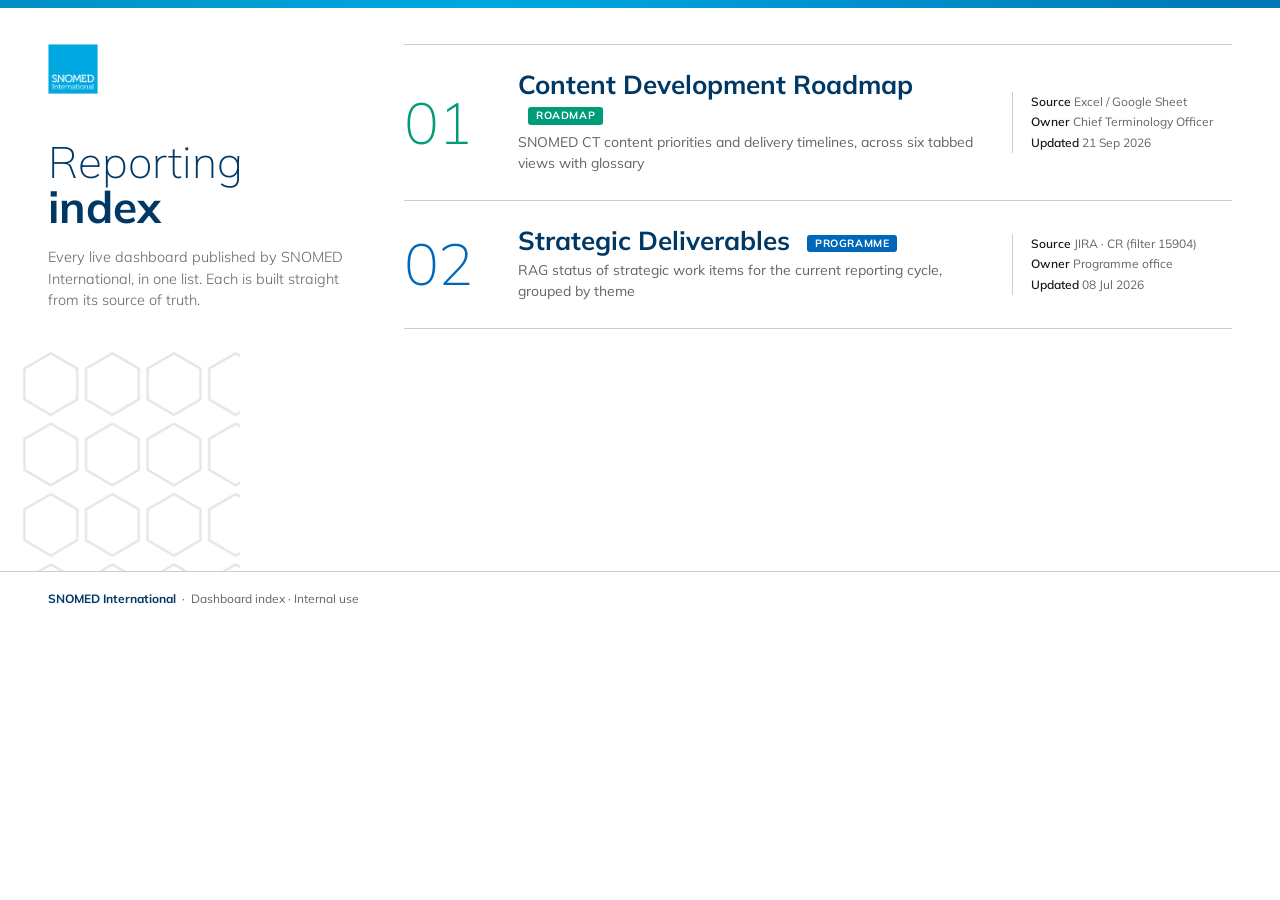
==== dashboards/index.html @ 9dc502a7 "Dashboard index added (temporarily)" ====
<!doctype html>
<html lang="en">
<head>
<meta charset="utf-8">
<meta name="viewport" content="width=device-width,initial-scale=1">
<title>SNOMED International — Dashboards</title>
<link rel="preconnect" href="https://fonts.googleapis.com">
<link href="https://fonts.googleapis.com/css2?family=Mulish:wght@200;300;400;600;700;800&display=swap" rel="stylesheet">
<style>
:root{
  --clinical:#00A9E0; --navy:#003865; --gold:#FFC600;
  --research:#009B77; --tooling:#0097A9; --education:#654EA3; --adoption:#722257; --blue:#0067B9;
  --ink:#101820; --grey:#636466; --line:#CFCDC9; --bg:#F4F6F8; --card:#FFFFFF;
  --font:'Mulish','Trebuchet MS',Arial,sans-serif;
}
*{box-sizing:border-box;margin:0;padding:0}
html,body{min-height:100%}
body{font-family:var(--font);color:var(--ink);background:#fff;line-height:1.5;-webkit-font-smoothing:antialiased}
a{color:inherit;text-decoration:none}
.band{background:linear-gradient(115deg,#0090c4 0%,#00A9E0 38%,#0076b6 100%);height:8px}
.wrap{position:relative;padding:36px 48px 60px;display:grid;grid-template-columns:300px 1fr;gap:56px;max-width:1440px;margin:0 auto}
.side{padding-bottom:200px}
.side img{height:50px}
.side h1{font-weight:200;font-size:44px;line-height:1.02;margin-top:40px;color:var(--navy)}
.side h1 b{font-weight:700}
.side .lead{margin-top:16px;font-size:14.5px;color:var(--grey);font-weight:300}
.hexes{position:absolute;left:0;bottom:0;width:260px;height:220px;opacity:.12;pointer-events:none}
ol{list-style:none;counter-reset:d}
li{counter-increment:d;position:relative;border-top:1px solid var(--line)}
li:last-child{border-bottom:1px solid var(--line)}
li a{display:grid;grid-template-columns:90px 1fr 220px;gap:24px;align-items:center;padding:26px 0;transition:padding-left .2s}
li a::before{content:"0" counter(d);font-weight:200;font-size:58px;line-height:1;color:var(--c);letter-spacing:-1px}
li a:hover{padding-left:12px}
li a:hover::after{content:"";position:absolute;left:-48px;top:0;bottom:0;width:6px;background:var(--c)}
li a:focus-visible{outline:2px solid var(--c);outline-offset:4px}
li h2{font-weight:700;font-size:26px;color:var(--navy);line-height:1.1}
li h2 span{display:inline-block;margin-left:10px;vertical-align:middle;font-size:10.5px;font-weight:700;letter-spacing:.6px;text-transform:uppercase;color:#fff;background:var(--c);padding:3px 8px;border-radius:3px}
li p{font-size:14px;color:var(--grey);margin-top:4px;max-width:520px}
li .facts{font-size:12px;color:var(--grey);line-height:1.7;border-left:1px solid var(--line);padding-left:18px}
li .facts b{color:var(--ink);font-weight:600}
li .facts b::after{content:" "}
footer{padding:18px 48px 34px;color:var(--grey);font-size:12px;border-top:1px solid var(--line);max-width:1440px;margin:0 auto}
footer b{color:var(--navy)}
@media(max-width:1000px){
  .wrap{grid-template-columns:1fr;gap:28px;padding:28px 22px 40px}
  .hexes{display:none}
  .side{padding-bottom:0}
  .side h1{margin-top:22px;font-size:36px}
  li a{grid-template-columns:64px 1fr;gap:16px;padding:20px 0}
  li a::before{font-size:44px}
  li a:hover{padding-left:0}
  li a:hover::after{left:-22px}
  li .facts{grid-column:2;border-left:0;padding-left:0;margin-top:6px}
  li h2{font-size:22px}
  footer{padding:16px 22px 30px}
}
</style>
</head>
<body>
<div class="band"></div>
<div class="wrap">
  <aside class="side">
    <img src="[data-uri]" alt="SNOMED International">
    <h1>Reporting <b>index</b></h1>
    <p class="lead">Every live dashboard published by SNOMED International, in one list. Each is built straight from its source of truth.</p>
  </aside>
  <ol>
    <li style="--c:var(--research)">
      <a href="content-roadmap.html">
        <div><h2>Content Development Roadmap <span>Roadmap</span></h2><p>SNOMED CT content priorities and delivery timelines, across six tabbed views with glossary</p></div>
        <div class="facts"><b>Source</b>Excel / Google Sheet<br><b>Owner</b>Chief Terminology Officer<br><b>Updated</b>21 Sep 2026</div>
      </a>
    </li>
    <li style="--c:var(--blue)">
      <a href="strategic-deliverables.html">
        <div><h2>Strategic Deliverables <span>Programme</span></h2><p>RAG status of strategic work items for the current reporting cycle, grouped by theme</p></div>
        <div class="facts"><b>Source</b>JIRA · CR (filter 15904)<br><b>Owner</b>Programme office<br><b>Updated</b>08 Jul 2026</div>
      </a>
    </li>
  </ol>
  <svg class="hexes" viewBox="0 0 200 200" aria-hidden="true">
      <defs><pattern id="hx" width="56" height="64" patternUnits="userSpaceOnUse">
        <path d="M28 2 L52 16 L52 44 L28 58 L4 44 L4 16 Z" fill="none" stroke="#003865" stroke-width="2"/>
      </pattern></defs>
      <rect width="200" height="200" fill="url(#hx)"/>
    </svg>
</div>
<footer><b>SNOMED International</b> &nbsp;·&nbsp; Dashboard index · Internal use</footer>
</body>
</html>
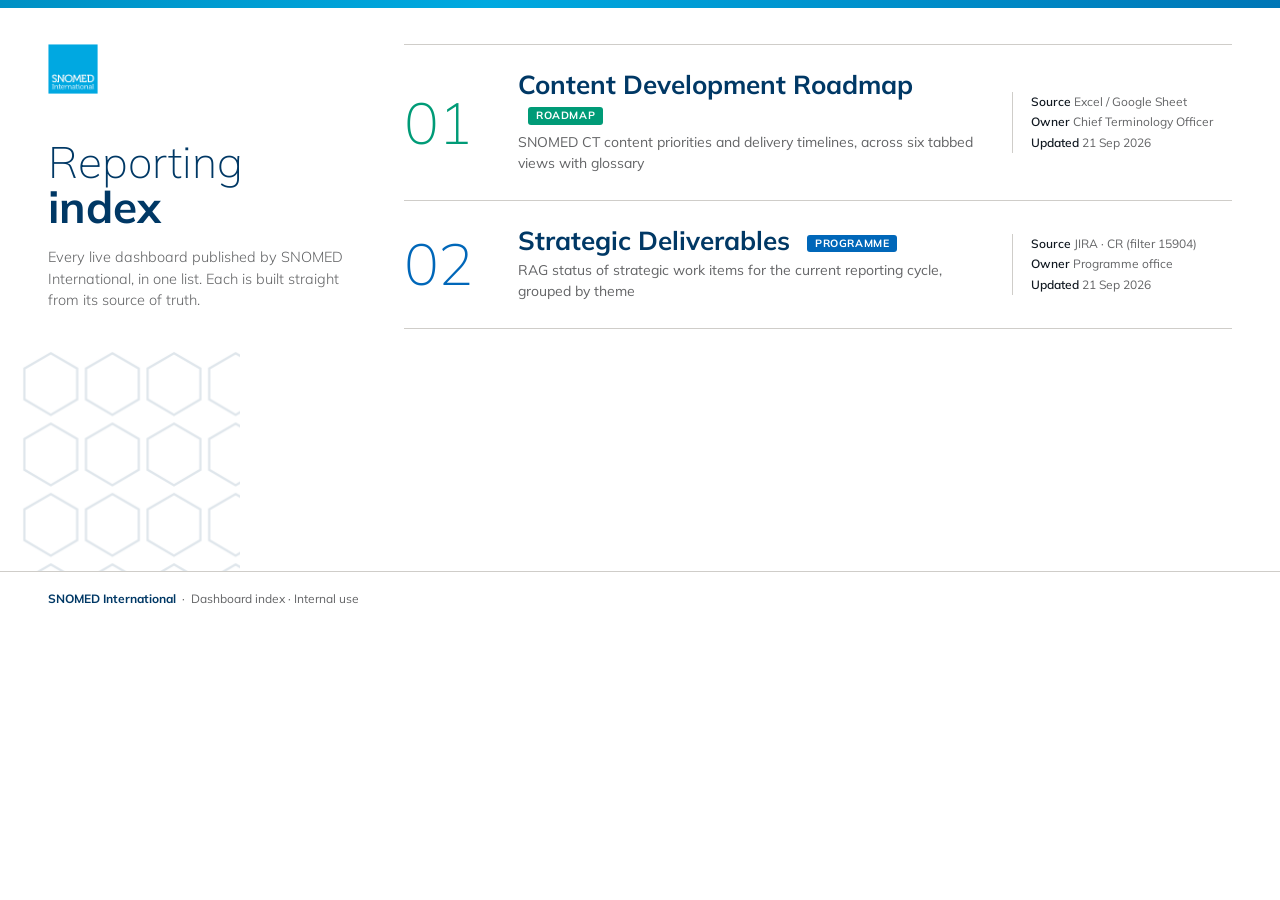
==== commit 818e9c31: "Updated index" ====
--- a/dashboards/index.html
+++ b/dashboards/index.html
@@ -74,7 +74,7 @@
     <li style="--c:var(--blue)">
       <a href="strategic-deliverables.html">
         <div><h2>Strategic Deliverables <span>Programme</span></h2><p>RAG status of strategic work items for the current reporting cycle, grouped by theme</p></div>
-        <div class="facts"><b>Source</b>JIRA · CR (filter 15904)<br><b>Owner</b>Programme office<br><b>Updated</b>08 Jul 2026</div>
+        <div class="facts"><b>Source</b>JIRA · CR (filter 15904)<br><b>Owner</b>Programme office<br><b>Updated</b>21 Sep 2026</div>
       </a>
     </li>
   </ol>
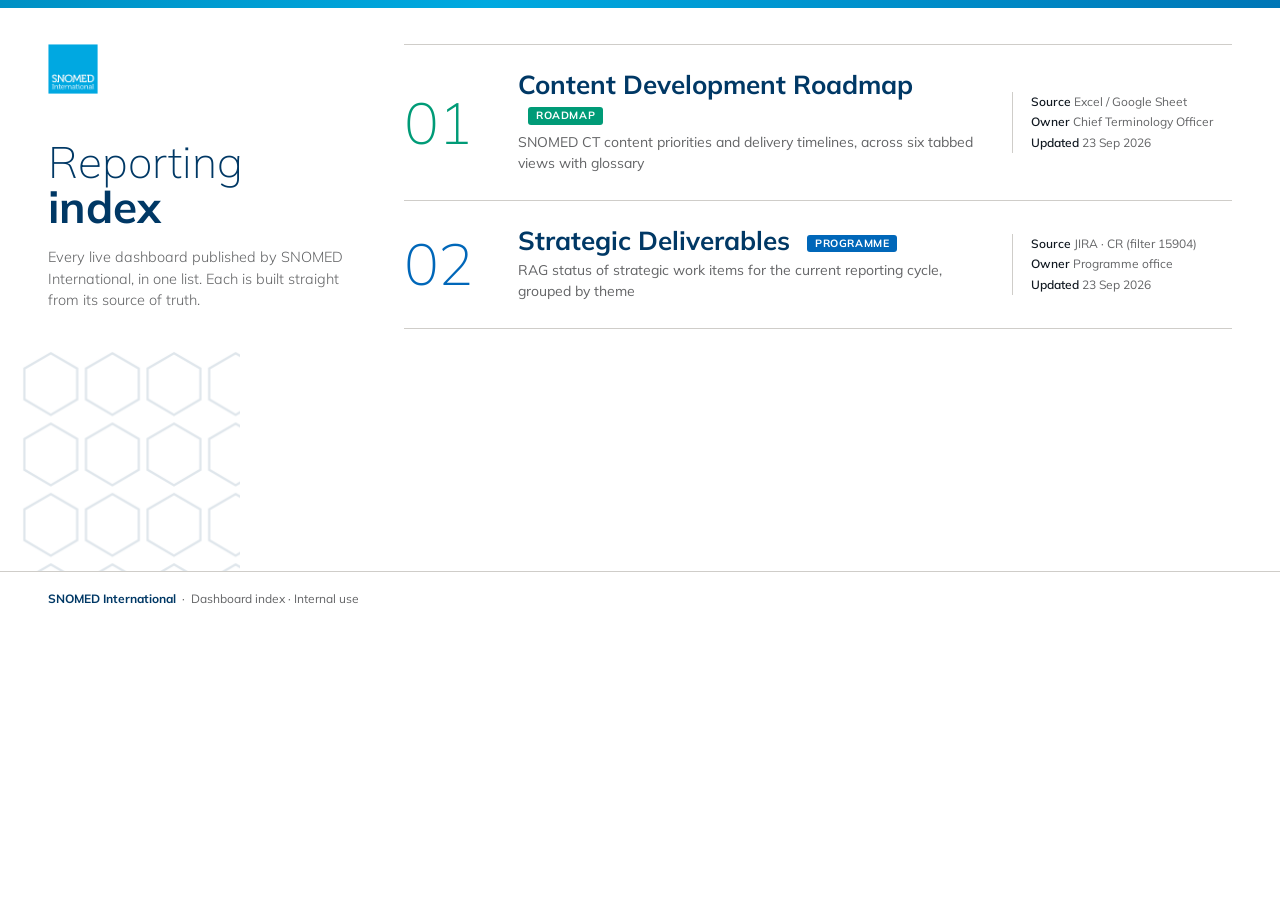
==== commit 0f2802f5: "New files" ====
--- a/dashboards/index.html
+++ b/dashboards/index.html
@@ -4,6 +4,7 @@
 <meta charset="utf-8">
 <meta name="viewport" content="width=device-width,initial-scale=1">
 <title>SNOMED International — Dashboards</title>
+<link rel="icon" type="image/png" sizes="64x64" href="[data-uri]">
 <link rel="preconnect" href="https://fonts.googleapis.com">
 <link href="https://fonts.googleapis.com/css2?family=Mulish:wght@200;300;400;600;700;800&display=swap" rel="stylesheet">
 <style>
@@ -68,13 +69,13 @@
     <li style="--c:var(--research)">
       <a href="content-roadmap.html">
         <div><h2>Content Development Roadmap <span>Roadmap</span></h2><p>SNOMED CT content priorities and delivery timelines, across six tabbed views with glossary</p></div>
-        <div class="facts"><b>Source</b>Excel / Google Sheet<br><b>Owner</b>Chief Terminology Officer<br><b>Updated</b>21 Sep 2026</div>
+        <div class="facts"><b>Source</b>Excel / Google Sheet<br><b>Owner</b>Chief Terminology Officer<br><b>Updated</b>23 Sep 2026</div>
       </a>
     </li>
     <li style="--c:var(--blue)">
       <a href="strategic-deliverables.html">
         <div><h2>Strategic Deliverables <span>Programme</span></h2><p>RAG status of strategic work items for the current reporting cycle, grouped by theme</p></div>
-        <div class="facts"><b>Source</b>JIRA · CR (filter 15904)<br><b>Owner</b>Programme office<br><b>Updated</b>21 Sep 2026</div>
+        <div class="facts"><b>Source</b>JIRA · CR (filter 15904)<br><b>Owner</b>Programme office<br><b>Updated</b>23 Sep 2026</div>
       </a>
     </li>
   </ol>
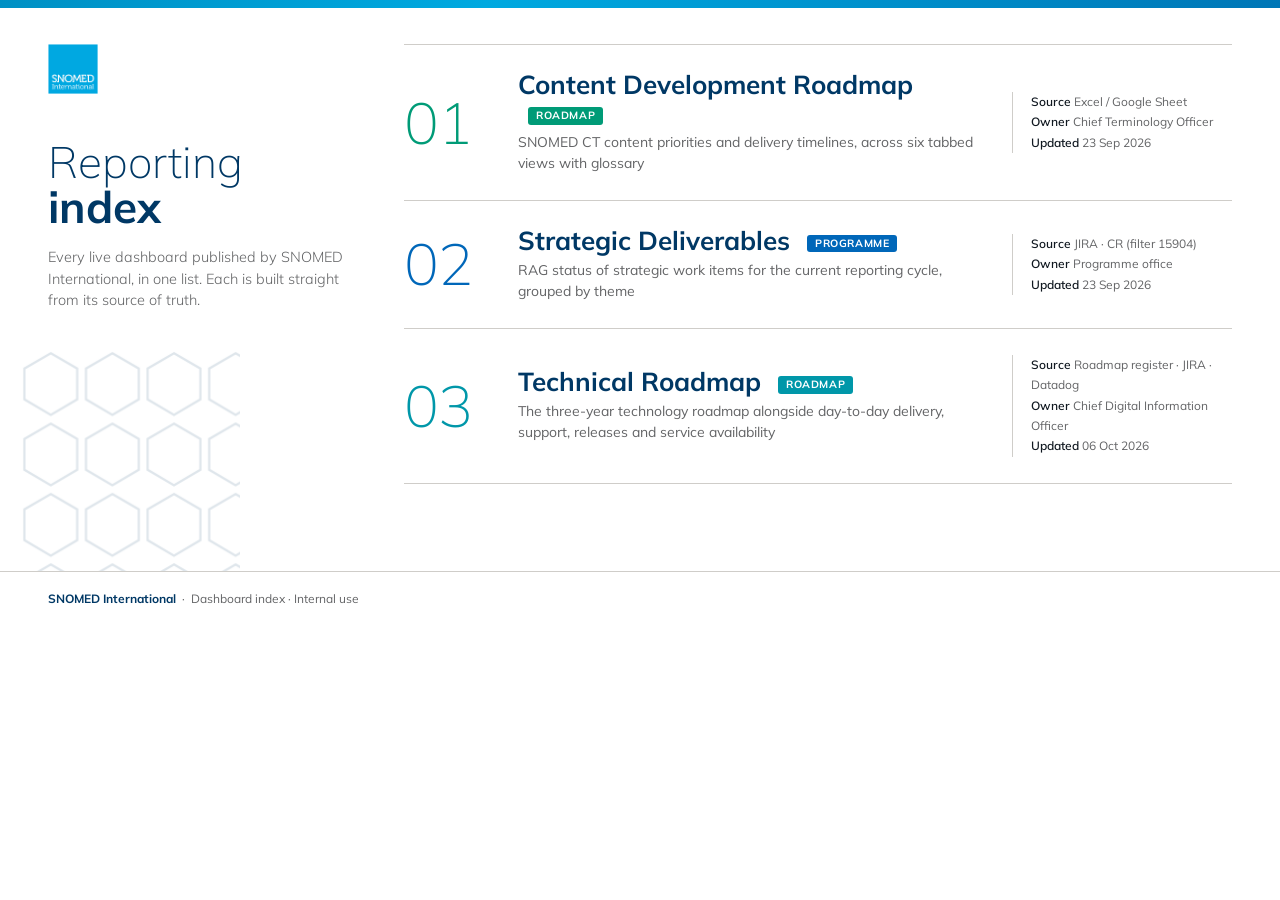
==== commit 8180a0bc: "Updated dashboards" ====
--- a/dashboards/index.html
+++ b/dashboards/index.html
@@ -78,6 +78,12 @@
         <div class="facts"><b>Source</b>JIRA · CR (filter 15904)<br><b>Owner</b>Programme office<br><b>Updated</b>23 Sep 2026</div>
       </a>
     </li>
+    <li style="--c:var(--tooling)">
+      <a href="technical-roadmap.html">
+        <div><h2>Technical Roadmap <span>Roadmap</span></h2><p>The three-year technology roadmap alongside day-to-day delivery, support, releases and service availability</p></div>
+        <div class="facts"><b>Source</b>Roadmap register · JIRA · Datadog<br><b>Owner</b>Chief Digital Information Officer<br><b>Updated</b>06 Oct 2026</div>
+      </a>
+    </li>
   </ol>
   <svg class="hexes" viewBox="0 0 200 200" aria-hidden="true">
       <defs><pattern id="hx" width="56" height="64" patternUnits="userSpaceOnUse">
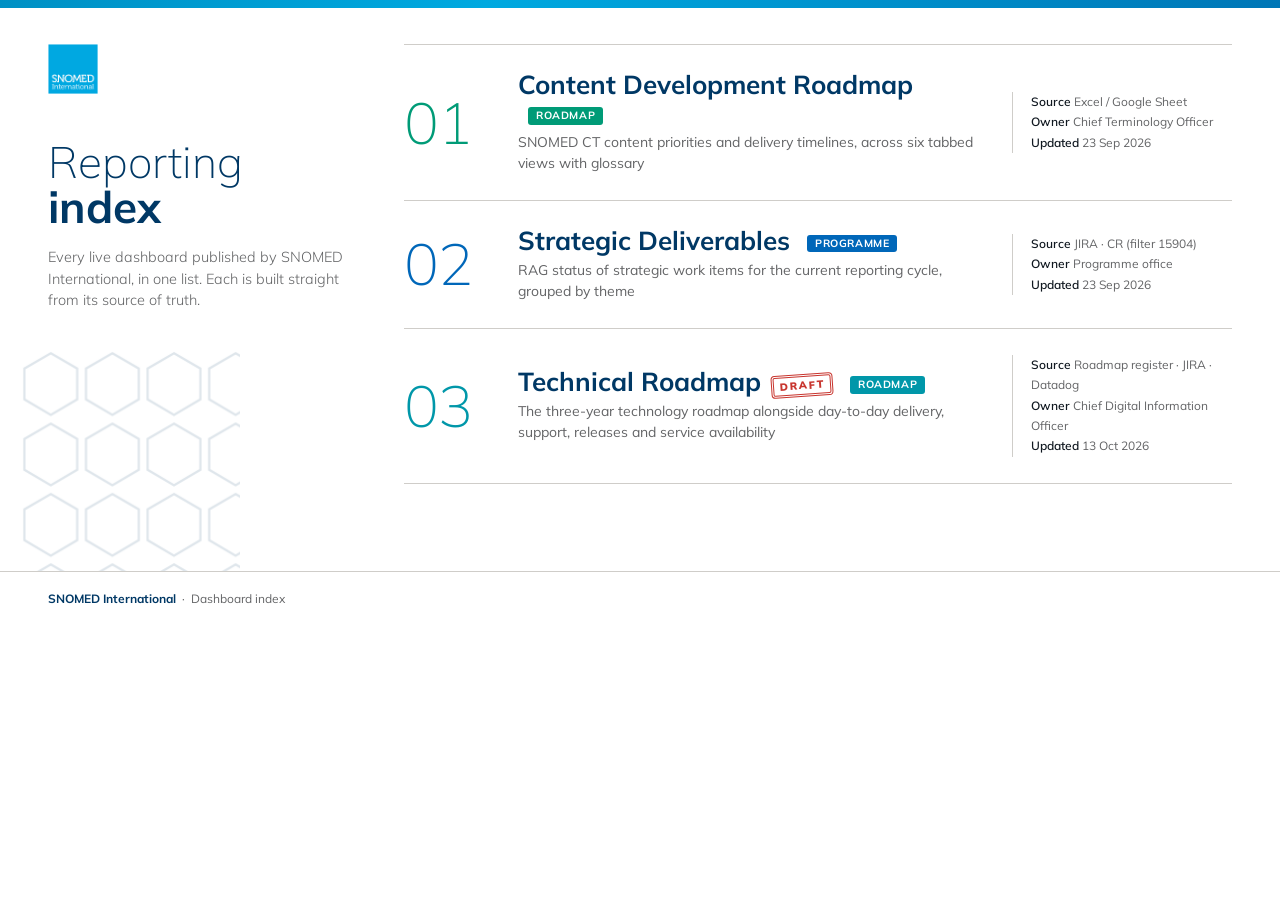
==== commit aada7e0d: "dashboard updates" ====
--- a/dashboards/index.html
+++ b/dashboards/index.html
@@ -36,6 +36,7 @@
 li a:focus-visible{outline:2px solid var(--c);outline-offset:4px}
 li h2{font-weight:700;font-size:26px;color:var(--navy);line-height:1.1}
 li h2 span{display:inline-block;margin-left:10px;vertical-align:middle;font-size:10.5px;font-weight:700;letter-spacing:.6px;text-transform:uppercase;color:#fff;background:var(--c);padding:3px 8px;border-radius:3px}
+li h2 .draft{display:inline-block;margin-left:10px;vertical-align:middle;transform:rotate(-4deg);font-style:normal;font-size:10.5px;font-weight:900;letter-spacing:2px;text-transform:uppercase;line-height:1;color:#C8362F;border:3px double #C8362F;border-radius:4px;padding:3px 4px 3px 6px}
 li p{font-size:14px;color:var(--grey);margin-top:4px;max-width:520px}
 li .facts{font-size:12px;color:var(--grey);line-height:1.7;border-left:1px solid var(--line);padding-left:18px}
 li .facts b{color:var(--ink);font-weight:600}
@@ -80,8 +81,8 @@
     </li>
     <li style="--c:var(--tooling)">
       <a href="technical-roadmap.html">
-        <div><h2>Technical Roadmap <span>Roadmap</span></h2><p>The three-year technology roadmap alongside day-to-day delivery, support, releases and service availability</p></div>
-        <div class="facts"><b>Source</b>Roadmap register · JIRA · Datadog<br><b>Owner</b>Chief Digital Information Officer<br><b>Updated</b>06 Oct 2026</div>
+        <div><h2>Technical Roadmap<i class="draft" title="This dashboard is a draft">Draft</i> <span>Roadmap</span></h2><p>The three-year technology roadmap alongside day-to-day delivery, support, releases and service availability</p></div>
+        <div class="facts"><b>Source</b>Roadmap register · JIRA · Datadog<br><b>Owner</b>Chief Digital Information Officer<br><b>Updated</b>13 Oct 2026</div>
       </a>
     </li>
   </ol>
@@ -92,6 +93,6 @@
       <rect width="200" height="200" fill="url(#hx)"/>
     </svg>
 </div>
-<footer><b>SNOMED International</b> &nbsp;·&nbsp; Dashboard index · Internal use</footer>
+<footer><b>SNOMED International</b> &nbsp;·&nbsp; Dashboard index</footer>
 </body>
 </html>
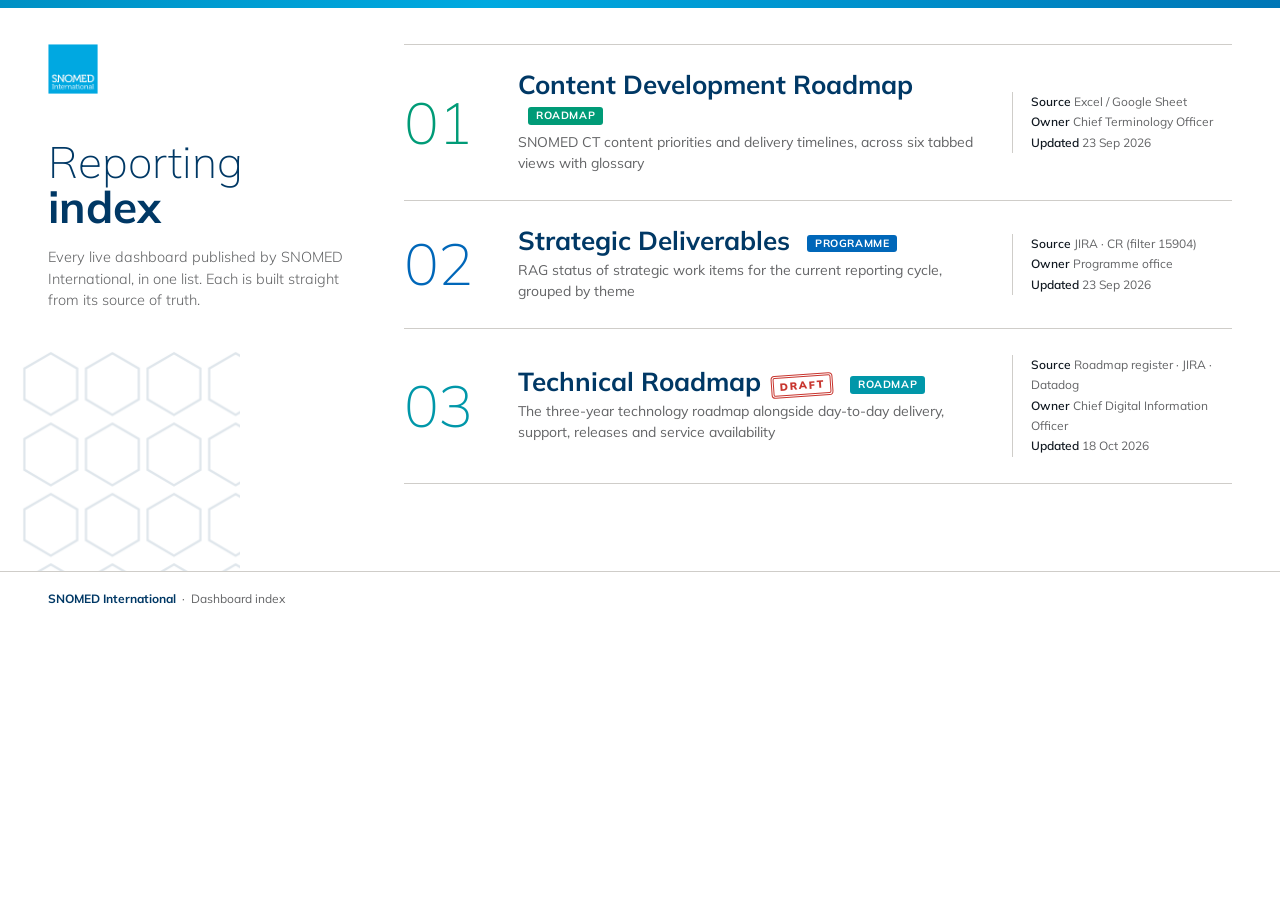
==== commit 82a550d3: "Updated dashboards" ====
--- a/dashboards/index.html
+++ b/dashboards/index.html
@@ -82,7 +82,7 @@
     <li style="--c:var(--tooling)">
       <a href="technical-roadmap.html">
         <div><h2>Technical Roadmap<i class="draft" title="This dashboard is a draft">Draft</i> <span>Roadmap</span></h2><p>The three-year technology roadmap alongside day-to-day delivery, support, releases and service availability</p></div>
-        <div class="facts"><b>Source</b>Roadmap register · JIRA · Datadog<br><b>Owner</b>Chief Digital Information Officer<br><b>Updated</b>13 Oct 2026</div>
+        <div class="facts"><b>Source</b>Roadmap register · JIRA · Datadog<br><b>Owner</b>Chief Digital Information Officer<br><b>Updated</b>18 Oct 2026</div>
       </a>
     </li>
   </ol>
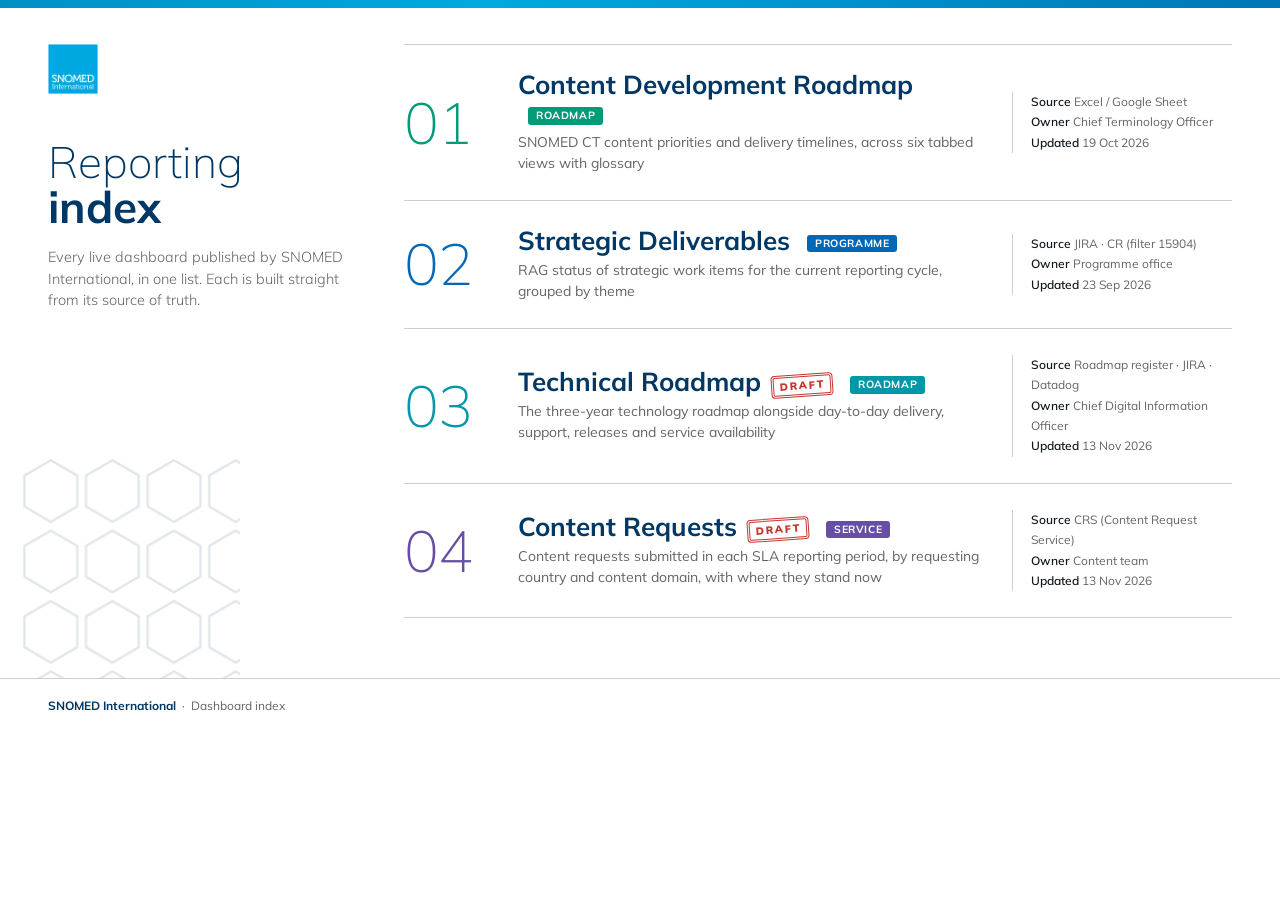
==== commit a0badd7c: "updated dashboards" ====
--- a/dashboards/index.html
+++ b/dashboards/index.html
@@ -70,7 +70,7 @@
     <li style="--c:var(--research)">
       <a href="content-roadmap.html">
         <div><h2>Content Development Roadmap <span>Roadmap</span></h2><p>SNOMED CT content priorities and delivery timelines, across six tabbed views with glossary</p></div>
-        <div class="facts"><b>Source</b>Excel / Google Sheet<br><b>Owner</b>Chief Terminology Officer<br><b>Updated</b>23 Sep 2026</div>
+        <div class="facts"><b>Source</b>Excel / Google Sheet<br><b>Owner</b>Chief Terminology Officer<br><b>Updated</b>19 Oct 2026</div>
       </a>
     </li>
     <li style="--c:var(--blue)">
@@ -82,7 +82,13 @@
     <li style="--c:var(--tooling)">
       <a href="technical-roadmap.html">
         <div><h2>Technical Roadmap<i class="draft" title="This dashboard is a draft">Draft</i> <span>Roadmap</span></h2><p>The three-year technology roadmap alongside day-to-day delivery, support, releases and service availability</p></div>
-        <div class="facts"><b>Source</b>Roadmap register · JIRA · Datadog<br><b>Owner</b>Chief Digital Information Officer<br><b>Updated</b>18 Oct 2026</div>
+        <div class="facts"><b>Source</b>Roadmap register · JIRA · Datadog<br><b>Owner</b>Chief Digital Information Officer<br><b>Updated</b>13 Nov 2026</div>
+      </a>
+    </li>
+    <li style="--c:var(--education)">
+      <a href="crs-requests.html">
+        <div><h2>Content Requests<i class="draft" title="This dashboard is a draft">Draft</i> <span>Service</span></h2><p>Content requests submitted in each SLA reporting period, by requesting country and content domain, with where they stand now</p></div>
+        <div class="facts"><b>Source</b>CRS (Content Request Service)<br><b>Owner</b>Content team<br><b>Updated</b>13 Nov 2026</div>
       </a>
     </li>
   </ol>
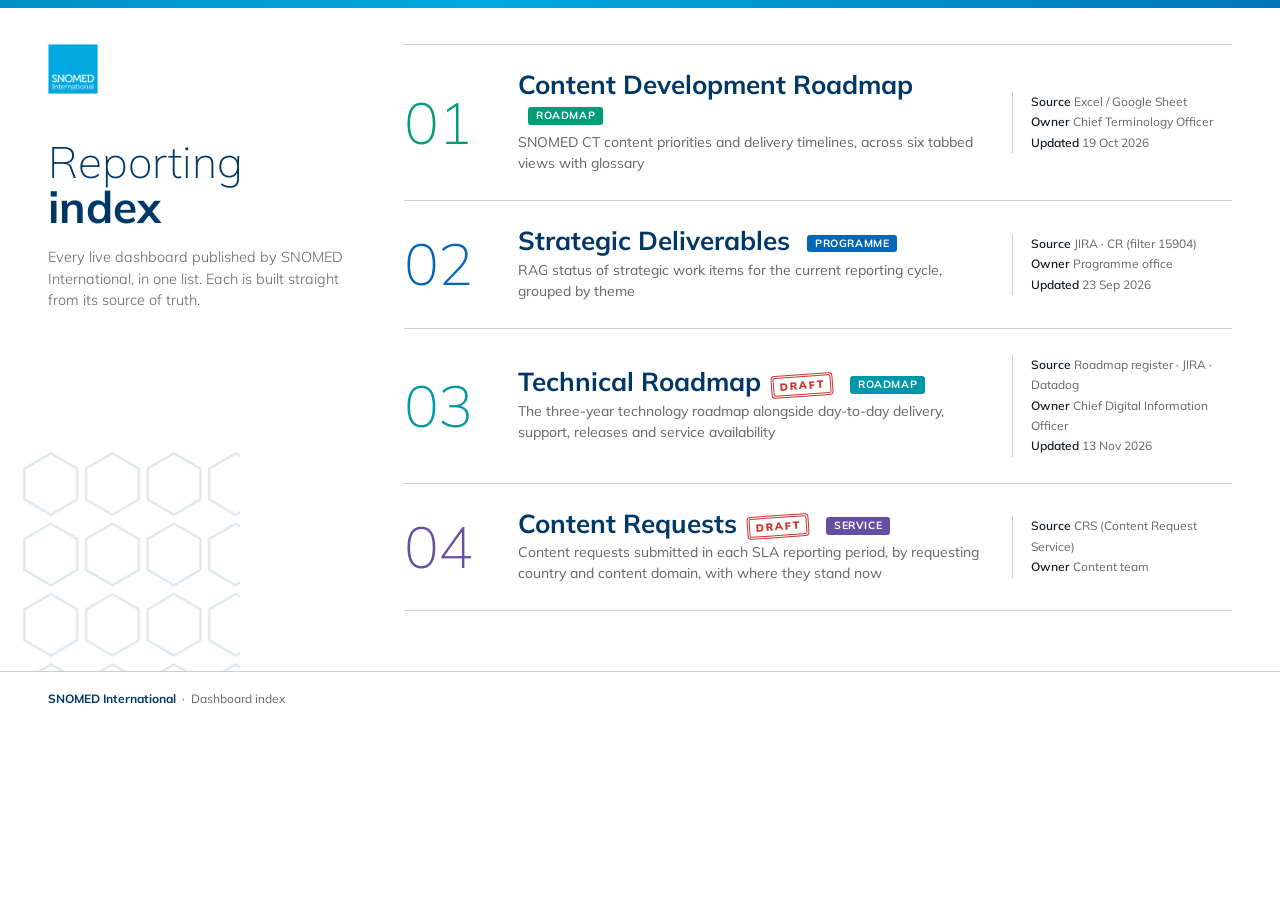
==== commit 34f3471f: "Further dashboard updates" ====
--- a/dashboards/index.html
+++ b/dashboards/index.html
@@ -88,7 +88,7 @@
     <li style="--c:var(--education)">
       <a href="crs-requests.html">
         <div><h2>Content Requests<i class="draft" title="This dashboard is a draft">Draft</i> <span>Service</span></h2><p>Content requests submitted in each SLA reporting period, by requesting country and content domain, with where they stand now</p></div>
-        <div class="facts"><b>Source</b>CRS (Content Request Service)<br><b>Owner</b>Content team<br><b>Updated</b>13 Nov 2026</div>
+        <div class="facts"><b>Source</b>CRS (Content Request Service)<br><b>Owner</b>Content team</div>
       </a>
     </li>
   </ol>
